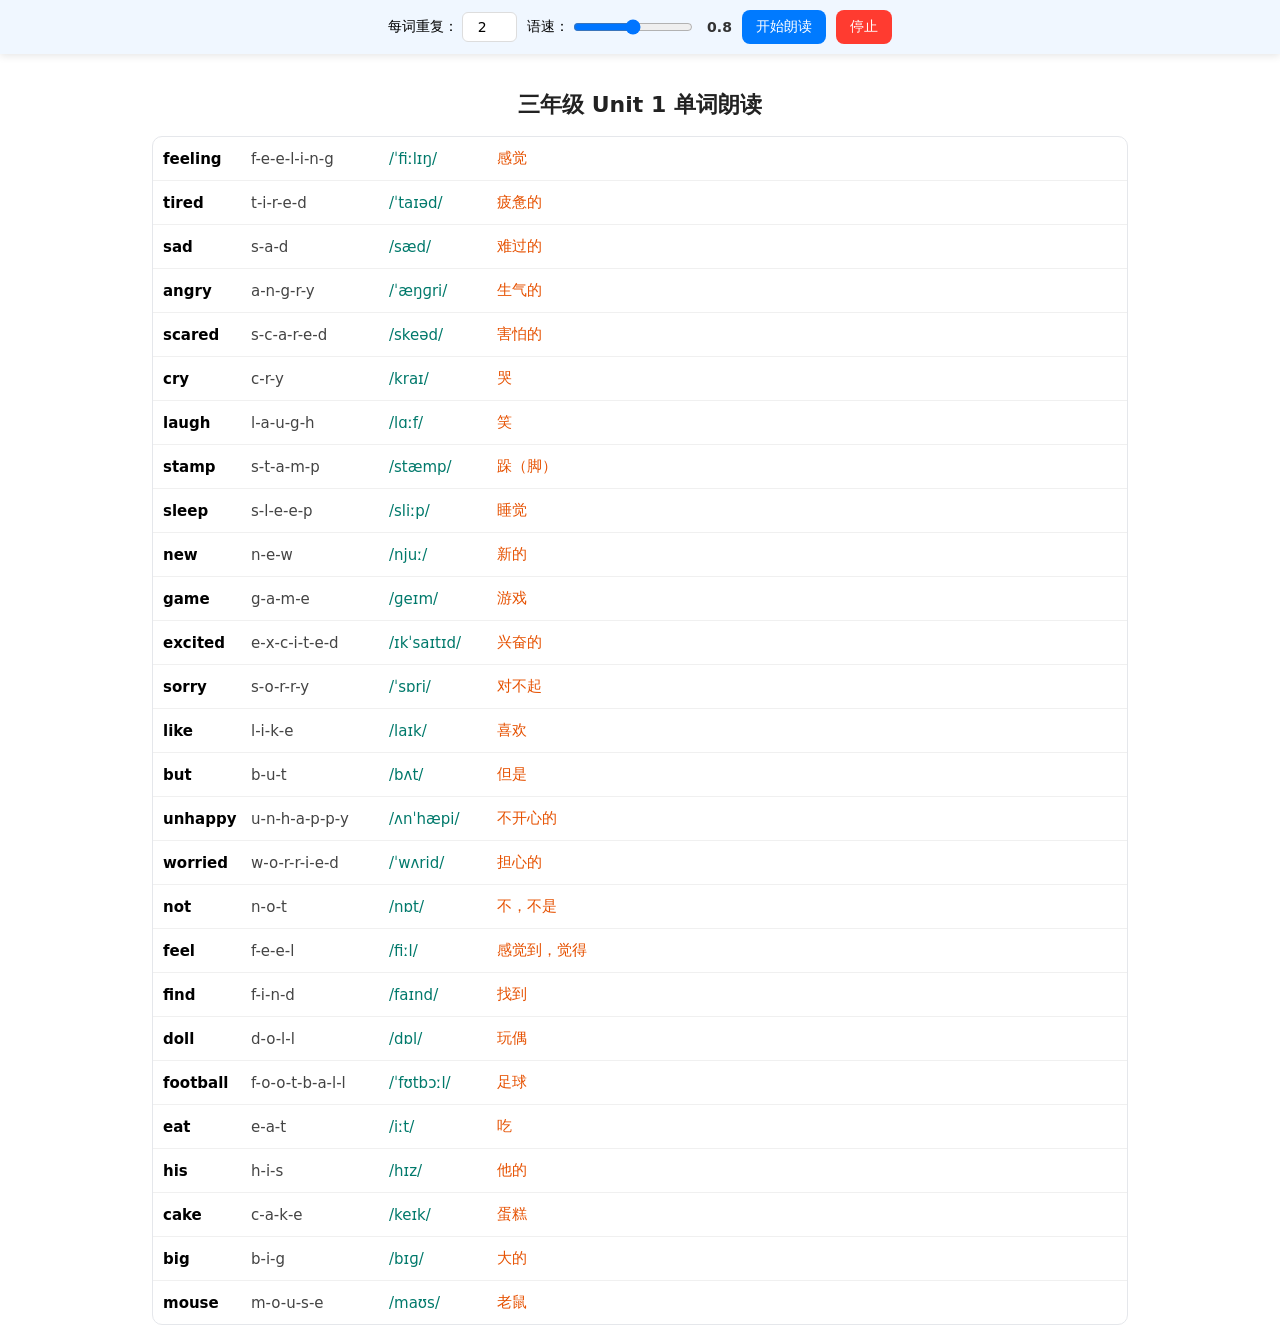
==== english3_1.html @ 317d1a83 "Add HTML structure for Grade 3 Unit 1 word reader main" ====
<!DOCTYPE html>
<html lang="zh-CN">
<head>
<meta charset="UTF-8">
<meta name="viewport" content="width=device-width, initial-scale=1.0">
<title>三年级 Unit 1 单词朗读器</title>
<style>
*{box-sizing:border-box;margin:0;padding:0;font-family:system-ui, -apple-system, sans-serif}
body{padding:12px;padding-top:80px;max-width:1000px;margin:0 auto;background:#fff}
h1{text-align:center;color:#222;margin:10px 0 16px;font-size:22px}

/* 控制栏固定在顶部 */
.ctrl-bar{
position:fixed;top:0;left:0;right:0;
background:#f0f7ff;padding:10px 14px;
display:flex;flex-wrap:wrap;gap:10px;align-items:center;justify-content:center;
z-index:999;box-shadow:0 2px 8px rgba(0,0,0,0.1);
}
button{
padding:8px 14px;border:none;border-radius:8px;
background:#007aff;color:#fff;font-size:14px;cursor:pointer;
}
button.stop{background:#ff3b30}
input[type="number"]{
width:55px;padding:6px;border:1px solid #ddd;border-radius:6px;
font-size:14px;text-align:center;
}
input[type="range"]{width:120px;vertical-align:middle}
.speed-num{font-size:14px;color:#333;font-weight:bold;margin-left:4px;}
.ctrl-bar label{font-size:14px;display:flex;align-items:center;gap:4px}

.word-list{
border:1px solid #e5e7eb;border-radius:10px;overflow:hidden;
}
.word-item{
display:grid;
grid-template-columns:80px 130px 100px 1fr;
gap:8px;padding:12px 10px;
border-bottom:1px solid #f0f0f0;
align-items:center;cursor:pointer;
font-size:15px;
}
.word-item:last-child{border-bottom:none}
.word-item.active{
background:#e1f5fe;color:#000;
border-left:4px solid #007aff;font-weight:bold;
}
.en{font-weight:bold}
.split{color:#444}
.phon{color:#00796b}
.cn{color:#e65100}

@media (max-width:600px){
body{padding-top:130px}
.word-item{
grid-template-columns:70px 100px 80px 1fr;
gap:6px;padding:10px 8px;font-size:14px;
}
h1{font-size:20px}
.ctrl-bar{padding:8px 10px;gap:8px}
button{padding:7px 12px;font-size:13px}
input[type="range"]{width:100px}
}
</style>
</head>

<body>
<h1>三年级 Unit 1 单词朗读</h1>

<div class="ctrl-bar">
<label>每词重复：<input type="number" id="loopNum" value="2" min="1"></label>
<label>语速：<input type="range" id="rate" min="0.4" max="1.2" step="0.05" value="0.8"></label>
<span class="speed-num" id="speedNum">0.8</span>
<button onclick="startRead()">开始朗读</button>
<button class="stop" onclick="stopRead()">停止</button>
</div>

<div class="word-list" id="wordList">
<div class="word-item"><span class="en">feeling</span><span class="split">f-e-e-l-i-n-g</span><span class="phon">/ˈfiːlɪŋ/</span><span class="cn">感觉</span></div>
<div class="word-item"><span class="en">tired</span><span class="split">t-i-r-e-d</span><span class="phon">/ˈtaɪəd/</span><span class="cn">疲惫的</span></div>
<div class="word-item"><span class="en">sad</span><span class="split">s-a-d</span><span class="phon">/sæd/</span><span class="cn">难过的</span></div>
<div class="word-item"><span class="en">angry</span><span class="split">a-n-g-r-y</span><span class="phon">/ˈæŋɡri/</span><span class="cn">生气的</span></div>
<div class="word-item"><span class="en">scared</span><span class="split">s-c-a-r-e-d</span><span class="phon">/skeəd/</span><span class="cn">害怕的</span></div>
<div class="word-item"><span class="en">cry</span><span class="split">c-r-y</span><span class="phon">/kraɪ/</span><span class="cn">哭</span></div>
<div class="word-item"><span class="en">laugh</span><span class="split">l-a-u-g-h</span><span class="phon">/lɑːf/</span><span class="cn">笑</span></div>
<div class="word-item"><span class="en">stamp</span><span class="split">s-t-a-m-p</span><span class="phon">/stæmp/</span><span class="cn">跺（脚）</span></div>
<div class="word-item"><span class="en">sleep</span><span class="split">s-l-e-e-p</span><span class="phon">/sliːp/</span><span class="cn">睡觉</span></div>
<div class="word-item"><span class="en">new</span><span class="split">n-e-w</span><span class="phon">/njuː/</span><span class="cn">新的</span></div>
<div class="word-item"><span class="en">game</span><span class="split">g-a-m-e</span><span class="phon">/ɡeɪm/</span><span class="cn">游戏</span></div>
<div class="word-item"><span class="en">excited</span><span class="split">e-x-c-i-t-e-d</span><span class="phon">/ɪkˈsaɪtɪd/</span><span class="cn">兴奋的</span></div>
<div class="word-item"><span class="en">sorry</span><span class="split">s-o-r-r-y</span><span class="phon">/ˈsɒri/</span><span class="cn">对不起</span></div>
<div class="word-item"><span class="en">like</span><span class="split">l-i-k-e</span><span class="phon">/laɪk/</span><span class="cn">喜欢</span></div>
<div class="word-item"><span class="en">but</span><span class="split">b-u-t</span><span class="phon">/bʌt/</span><span class="cn">但是</span></div>
<div class="word-item"><span class="en">unhappy</span><span class="split">u-n-h-a-p-p-y</span><span class="phon">/ʌnˈhæpi/</span><span class="cn">不开心的</span></div>
<div class="word-item"><span class="en">worried</span><span class="split">w-o-r-r-i-e-d</span><span class="phon">/ˈwʌrid/</span><span class="cn">担心的</span></div>
<div class="word-item"><span class="en">not</span><span class="split">n-o-t</span><span class="phon">/nɒt/</span><span class="cn">不，不是</span></div>
<div class="word-item"><span class="en">feel</span><span class="split">f-e-e-l</span><span class="phon">/fiːl/</span><span class="cn">感觉到，觉得</span></div>
<div class="word-item"><span class="en">find</span><span class="split">f-i-n-d</span><span class="phon">/faɪnd/</span><span class="cn">找到</span></div>
<div class="word-item"><span class="en">doll</span><span class="split">d-o-l-l</span><span class="phon">/dɒl/</span><span class="cn">玩偶</span></div>
<div class="word-item"><span class="en">football</span><span class="split">f-o-o-t-b-a-l-l</span><span class="phon">/ˈfʊtbɔːl/</span><span class="cn">足球</span></div>
<div class="word-item"><span class="en">eat</span><span class="split">e-a-t</span><span class="phon">/iːt/</span><span class="cn">吃</span></div>
<div class="word-item"><span class="en">his</span><span class="split">h-i-s</span><span class="phon">/hɪz/</span><span class="cn">他的</span></div>
<div class="word-item"><span class="en">cake</span><span class="split">c-a-k-e</span><span class="phon">/keɪk/</span><span class="cn">蛋糕</span></div>
<div class="word-item"><span class="en">big</span><span class="split">b-i-g</span><span class="phon">/bɪɡ/</span><span class="cn">大的</span></div>
<div class="word-item"><span class="en">mouse</span><span class="split">m-o-u-s-e</span><span class="phon">/maʊs/</span><span class="cn">老鼠</span></div>
</div>

<script>
let rate = document.getElementById('rate');
let speedNum = document.getElementById('speedNum');
rate.addEventListener('input', () => {
speedNum.textContent = rate.value;
});

let words = document.querySelectorAll('.word-item');
let isReading = false;
let currentIndex = 0;
let loopTimes = 2;
let readSpeed = 0.8;

function speak(text, lang) {
return new Promise(resolve => {
const u = new SpeechSynthesisUtterance(text);
u.rate = readSpeed;
const voices = speechSynthesis.getVoices();
if (lang === 'en') {
const v = voices.find(i => i.lang.startsWith('en'));
if (v) u.voice = v;
} else {
const v = voices.find(i => i.lang.startsWith('zh'));
if (v) u.voice = v;
}
speechSynthesis.speak(u);
u.onend = resolve;
});
}

function highlight(index) {
words.forEach((w, i) => {
w.classList.toggle('active', i === index);
});
setTimeout(() => {
const el = words[index];
el.scrollIntoView({ behavior: 'smooth', block: 'center' });
}, 100);
}

async function readWord(index) {
if (!isReading) return;
if (index >= words.length) {
isReading = false;
words.forEach(w => w.classList.remove('active'));
return;
}
highlight(index);
const en = words[index].querySelector('.en').innerText;
const cn = words[index].querySelector('.cn').innerText;
const spell = en.split('').join(' ');
loopTimes = parseInt(document.getElementById('loopNum').value) || 2;
readSpeed = parseFloat(document.getElementById('rate').value);

for (let i = 0; i < loopTimes; i++) {
if (!isReading) return;
await speak(en, 'en');
await speak(spell, 'en');
await speak(cn, 'zh');
await new Promise(r => setTimeout(r, 600));
}
currentIndex = index + 1;
await readWord(currentIndex);
}

function startRead() {
stopRead();
isReading = true;
readWord(currentIndex);
}

function stopRead() {
isReading = false;
speechSynthesis.cancel();
}

words.forEach((w, idx) => {
w.onclick = () => {
currentIndex = idx;
if (isReading) {
stopRead();
setTimeout(() => {
isReading = true;
readWord(idx);
}, 100);
}
};
});

speechSynthesis.onvoiceschanged = () => speechSynthesis.getVoices();
</script>
</body>
</html>
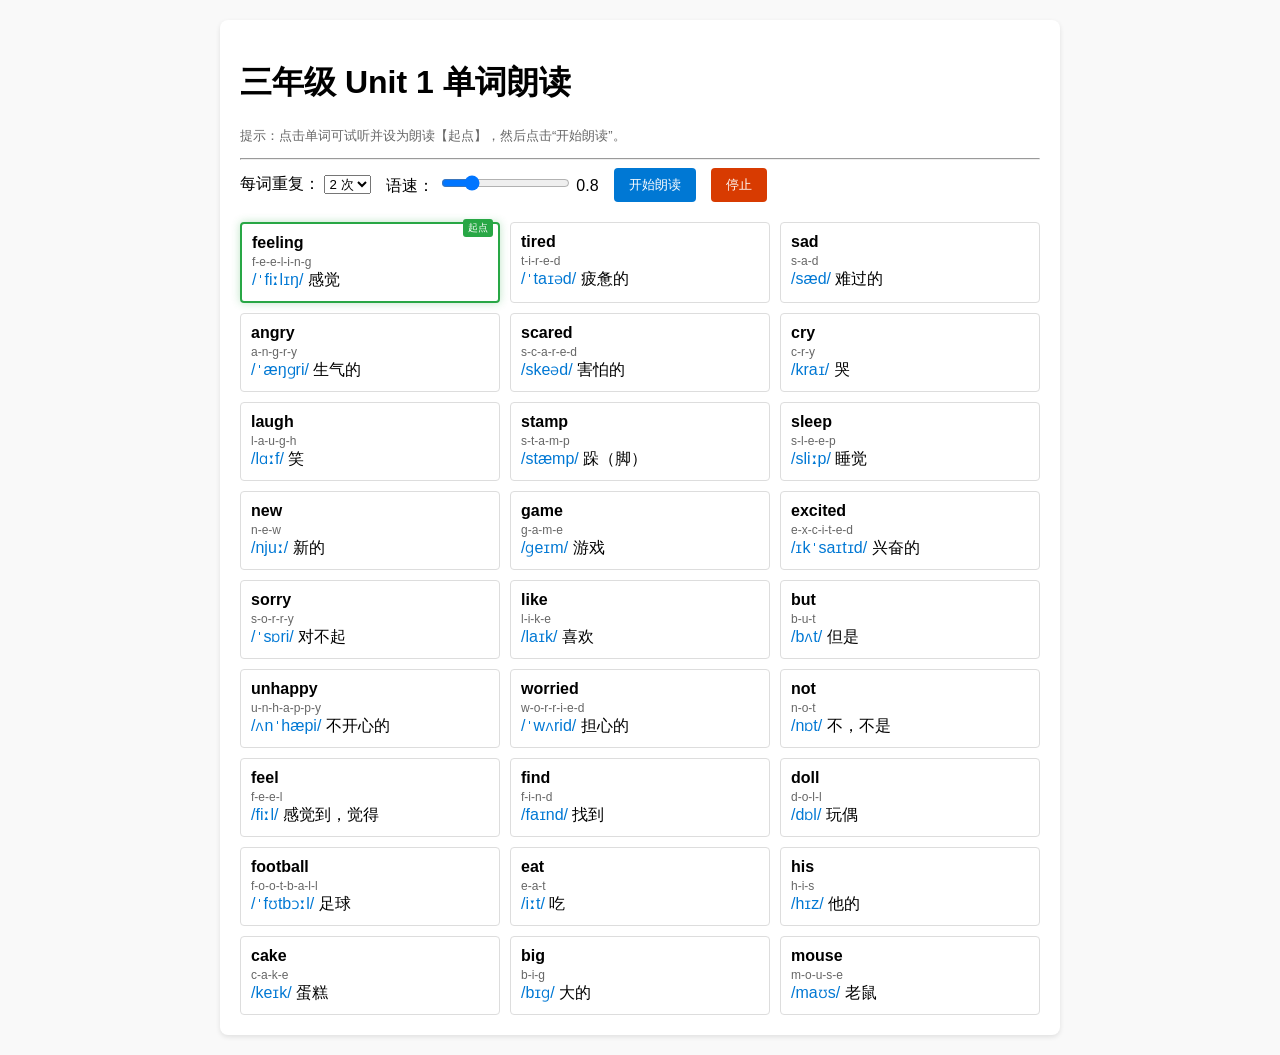
==== commit 2bb921d9: "Revamp word reader layout and styling Updated the layout and styling of the word reader for better u" ====
--- a/english3_1.html
+++ b/english3_1.html
@@ -1,200 +1,317 @@
 <!DOCTYPE html>
 <html lang="zh-CN">
 <head>
-<meta charset="UTF-8">
-<meta name="viewport" content="width=device-width, initial-scale=1.0">
-<title>三年级 Unit 1 单词朗读器</title>
-<style>
-*{box-sizing:border-box;margin:0;padding:0;font-family:system-ui, -apple-system, sans-serif}
-body{padding:12px;padding-top:80px;max-width:1000px;margin:0 auto;background:#fff}
-h1{text-align:center;color:#222;margin:10px 0 16px;font-size:22px}
-
-/* 控制栏固定在顶部 */
-.ctrl-bar{
-position:fixed;top:0;left:0;right:0;
-background:#f0f7ff;padding:10px 14px;
-display:flex;flex-wrap:wrap;gap:10px;align-items:center;justify-content:center;
-z-index:999;box-shadow:0 2px 8px rgba(0,0,0,0.1);
-}
-button{
-padding:8px 14px;border:none;border-radius:8px;
-background:#007aff;color:#fff;font-size:14px;cursor:pointer;
-}
-button.stop{background:#ff3b30}
-input[type="number"]{
-width:55px;padding:6px;border:1px solid #ddd;border-radius:6px;
-font-size:14px;text-align:center;
-}
-input[type="range"]{width:120px;vertical-align:middle}
-.speed-num{font-size:14px;color:#333;font-weight:bold;margin-left:4px;}
-.ctrl-bar label{font-size:14px;display:flex;align-items:center;gap:4px}
-
-.word-list{
-border:1px solid #e5e7eb;border-radius:10px;overflow:hidden;
-}
-.word-item{
-display:grid;
-grid-template-columns:80px 130px 100px 1fr;
-gap:8px;padding:12px 10px;
-border-bottom:1px solid #f0f0f0;
-align-items:center;cursor:pointer;
-font-size:15px;
-}
-.word-item:last-child{border-bottom:none}
-.word-item.active{
-background:#e1f5fe;color:#000;
-border-left:4px solid #007aff;font-weight:bold;
-}
-.en{font-weight:bold}
-.split{color:#444}
-.phon{color:#00796b}
-.cn{color:#e65100}
-
-@media (max-width:600px){
-body{padding-top:130px}
-.word-item{
-grid-template-columns:70px 100px 80px 1fr;
-gap:6px;padding:10px 8px;font-size:14px;
-}
-h1{font-size:20px}
-.ctrl-bar{padding:8px 10px;gap:8px}
-button{padding:7px 12px;font-size:13px}
-input[type="range"]{width:100px}
-}
-</style>
+    <meta charset="UTF-8">
+    <meta name="viewport" content="width=device-width, initial-scale=1.0">
+    <title>三年级 Unit 1 单词朗读</title>
+    <style>
+        body {
+            font-family: Arial, sans-serif;
+            margin: 20px;
+            background-color: #f9f9f9;
+        }
+        .container {
+            max-width: 800px;
+            margin: 0 auto;
+            background: white;
+            padding: 20px;
+            border-radius: 8px;
+            box-shadow: 0 2px 5px rgba(0,0,0,0.1);
+        }
+        .controls {
+            display: flex;
+            align-items: center;
+            gap: 15px;
+            margin-bottom: 20px;
+            flex-wrap: wrap;
+        }
+        .word-list {
+            display: grid;
+            grid-template-columns: repeat(auto-fill, minmax(200px, 1fr));
+            gap: 10px;
+        }
+        .word-item {
+            border: 1px solid #ddd;
+            padding: 10px;
+            border-radius: 4px;
+            cursor: pointer;
+            transition: all 0.2s;
+            position: relative;
+        }
+        .word-item:hover {
+            background: #f0f0f0;
+            transform: translateY(-2px);
+        }
+        .word-item.highlight {
+            background-color: #ffeb3b;
+            border-color: #ffc107;
+        }
+        .word-item.selected {
+            border-color: #28a745;
+            border-width: 2px;
+            box-shadow: 0 0 8px rgba(40, 167, 69, 0.3);
+        }
+        .word-item.selected::after {
+            content: "起点";
+            position: absolute;
+            top: -5px;
+            right: 5px;
+            background: #28a745;
+            color: white;
+            font-size: 10px;
+            padding: 2px 5px;
+            border-radius: 3px;
+        }
+        button {
+            padding: 8px 15px;
+            border: none;
+            border-radius: 4px;
+            background-color: #0078d4;
+            color: white;
+            cursor: pointer;
+        }
+        button:hover {
+            background-color: #005a9e;
+        }
+        button.stop {
+            background-color: #d83b01;
+        }
+    </style>
 </head>
-
 <body>
-<h1>三年级 Unit 1 单词朗读</h1>
-
-<div class="ctrl-bar">
-<label>每词重复：<input type="number" id="loopNum" value="2" min="1"></label>
-<label>语速：<input type="range" id="rate" min="0.4" max="1.2" step="0.05" value="0.8"></label>
-<span class="speed-num" id="speedNum">0.8</span>
-<button onclick="startRead()">开始朗读</button>
-<button class="stop" onclick="stopRead()">停止</button>
+
+<div class="container">
+    <h1>三年级 Unit 1 单词朗读</h1>
+    <p style="color: #666; font-size: 13px;">提示：点击单词可试听并设为朗读【起点】，然后点击“开始朗读”。</p>
+    <hr>
+
+    <div class="controls">
+        <label>每词重复：
+            <select id="repeatCount">
+                <option value="1">1 次</option>
+                <option value="2" selected>2 次</option>
+                <option value="3">3 次</option>
+                <option value="5">5 次</option>
+            </select>
+        </label>
+        
+        <label>语速：
+            <input type="range" id="speedControl" min="0.5" max="2" step="0.1" value="0.8" oninput="document.getElementById('speedValue').innerText = this.value">
+            <span id="speedValue">0.8</span> 
+        </label>
+
+        <button id="startBtn" onclick="startReading()">开始朗读</button>
+        <button class="stop" id="stopBtn" onclick="stopReading()">停止</button>
+    </div>
+
+    <div class="word-list" id="wordListContainer"></div>
 </div>
 
-<div class="word-list" id="wordList">
-<div class="word-item"><span class="en">feeling</span><span class="split">f-e-e-l-i-n-g</span><span class="phon">/ˈfiːlɪŋ/</span><span class="cn">感觉</span></div>
-<div class="word-item"><span class="en">tired</span><span class="split">t-i-r-e-d</span><span class="phon">/ˈtaɪəd/</span><span class="cn">疲惫的</span></div>
-<div class="word-item"><span class="en">sad</span><span class="split">s-a-d</span><span class="phon">/sæd/</span><span class="cn">难过的</span></div>
-<div class="word-item"><span class="en">angry</span><span class="split">a-n-g-r-y</span><span class="phon">/ˈæŋɡri/</span><span class="cn">生气的</span></div>
-<div class="word-item"><span class="en">scared</span><span class="split">s-c-a-r-e-d</span><span class="phon">/skeəd/</span><span class="cn">害怕的</span></div>
-<div class="word-item"><span class="en">cry</span><span class="split">c-r-y</span><span class="phon">/kraɪ/</span><span class="cn">哭</span></div>
-<div class="word-item"><span class="en">laugh</span><span class="split">l-a-u-g-h</span><span class="phon">/lɑːf/</span><span class="cn">笑</span></div>
-<div class="word-item"><span class="en">stamp</span><span class="split">s-t-a-m-p</span><span class="phon">/stæmp/</span><span class="cn">跺（脚）</span></div>
-<div class="word-item"><span class="en">sleep</span><span class="split">s-l-e-e-p</span><span class="phon">/sliːp/</span><span class="cn">睡觉</span></div>
-<div class="word-item"><span class="en">new</span><span class="split">n-e-w</span><span class="phon">/njuː/</span><span class="cn">新的</span></div>
-<div class="word-item"><span class="en">game</span><span class="split">g-a-m-e</span><span class="phon">/ɡeɪm/</span><span class="cn">游戏</span></div>
-<div class="word-item"><span class="en">excited</span><span class="split">e-x-c-i-t-e-d</span><span class="phon">/ɪkˈsaɪtɪd/</span><span class="cn">兴奋的</span></div>
-<div class="word-item"><span class="en">sorry</span><span class="split">s-o-r-r-y</span><span class="phon">/ˈsɒri/</span><span class="cn">对不起</span></div>
-<div class="word-item"><span class="en">like</span><span class="split">l-i-k-e</span><span class="phon">/laɪk/</span><span class="cn">喜欢</span></div>
-<div class="word-item"><span class="en">but</span><span class="split">b-u-t</span><span class="phon">/bʌt/</span><span class="cn">但是</span></div>
-<div class="word-item"><span class="en">unhappy</span><span class="split">u-n-h-a-p-p-y</span><span class="phon">/ʌnˈhæpi/</span><span class="cn">不开心的</span></div>
-<div class="word-item"><span class="en">worried</span><span class="split">w-o-r-r-i-e-d</span><span class="phon">/ˈwʌrid/</span><span class="cn">担心的</span></div>
-<div class="word-item"><span class="en">not</span><span class="split">n-o-t</span><span class="phon">/nɒt/</span><span class="cn">不，不是</span></div>
-<div class="word-item"><span class="en">feel</span><span class="split">f-e-e-l</span><span class="phon">/fiːl/</span><span class="cn">感觉到，觉得</span></div>
-<div class="word-item"><span class="en">find</span><span class="split">f-i-n-d</span><span class="phon">/faɪnd/</span><span class="cn">找到</span></div>
-<div class="word-item"><span class="en">doll</span><span class="split">d-o-l-l</span><span class="phon">/dɒl/</span><span class="cn">玩偶</span></div>
-<div class="word-item"><span class="en">football</span><span class="split">f-o-o-t-b-a-l-l</span><span class="phon">/ˈfʊtbɔːl/</span><span class="cn">足球</span></div>
-<div class="word-item"><span class="en">eat</span><span class="split">e-a-t</span><span class="phon">/iːt/</span><span class="cn">吃</span></div>
-<div class="word-item"><span class="en">his</span><span class="split">h-i-s</span><span class="phon">/hɪz/</span><span class="cn">他的</span></div>
-<div class="word-item"><span class="en">cake</span><span class="split">c-a-k-e</span><span class="phon">/keɪk/</span><span class="cn">蛋糕</span></div>
-<div class="word-item"><span class="en">big</span><span class="split">b-i-g</span><span class="phon">/bɪɡ/</span><span class="cn">大的</span></div>
-<div class="word-item"><span class="en">mouse</span><span class="split">m-o-u-s-e</span><span class="phon">/maʊs/</span><span class="cn">老鼠</span></div>
-</div>
+<audio id="audioPlayer"></audio>
 
 <script>
-let rate = document.getElementById('rate');
-let speedNum = document.getElementById('speedNum');
-rate.addEventListener('input', () => {
-speedNum.textContent = rate.value;
-});
-
-let words = document.querySelectorAll('.word-item');
-let isReading = false;
-let currentIndex = 0;
-let loopTimes = 2;
-let readSpeed = 0.8;
-
-function speak(text, lang) {
-return new Promise(resolve => {
-const u = new SpeechSynthesisUtterance(text);
-u.rate = readSpeed;
-const voices = speechSynthesis.getVoices();
-if (lang === 'en') {
-const v = voices.find(i => i.lang.startsWith('en'));
-if (v) u.voice = v;
-} else {
-const v = voices.find(i => i.lang.startsWith('zh'));
-if (v) u.voice = v;
-}
-speechSynthesis.speak(u);
-u.onend = resolve;
-});
-}
-
-function highlight(index) {
-words.forEach((w, i) => {
-w.classList.toggle('active', i === index);
-});
-setTimeout(() => {
-const el = words[index];
-el.scrollIntoView({ behavior: 'smooth', block: 'center' });
-}, 100);
-}
-
-async function readWord(index) {
-if (!isReading) return;
-if (index >= words.length) {
-isReading = false;
-words.forEach(w => w.classList.remove('active'));
-return;
-}
-highlight(index);
-const en = words[index].querySelector('.en').innerText;
-const cn = words[index].querySelector('.cn').innerText;
-const spell = en.split('').join(' ');
-loopTimes = parseInt(document.getElementById('loopNum').value) || 2;
-readSpeed = parseFloat(document.getElementById('rate').value);
-
-for (let i = 0; i < loopTimes; i++) {
-if (!isReading) return;
-await speak(en, 'en');
-await speak(spell, 'en');
-await speak(cn, 'zh');
-await new Promise(r => setTimeout(r, 600));
-}
-currentIndex = index + 1;
-await readWord(currentIndex);
-}
-
-function startRead() {
-stopRead();
-isReading = true;
-readWord(currentIndex);
-}
-
-function stopRead() {
-isReading = false;
-speechSynthesis.cancel();
-}
-
-words.forEach((w, idx) => {
-w.onclick = () => {
-currentIndex = idx;
-if (isReading) {
-stopRead();
-setTimeout(() => {
-isReading = true;
-readWord(idx);
-}, 100);
-}
-};
-});
-
-speechSynthesis.onvoiceschanged = () => speechSynthesis.getVoices();
+    // 1. 单词数据
+    const wordsData = [
+        { word: "feeling", spell: "f-e-e-l-i-n-g", phonetic: "/ˈfiːlɪŋ/", cn: "感觉" },
+        { word: "tired", spell: "t-i-r-e-d", phonetic: "/ˈtaɪəd/", cn: "疲惫的" },
+        { word: "sad", spell: "s-a-d", phonetic: "/sæd/", cn: "难过的" },
+        { word: "angry", spell: "a-n-g-r-y", phonetic: "/ˈæŋɡri/", cn: "生气的" },
+        { word: "scared", spell: "s-c-a-r-e-d", phonetic: "/skeəd/", cn: "害怕的" },
+        { word: "cry", spell: "c-r-y", phonetic: "/kraɪ/", cn: "哭" },
+        { word: "laugh", spell: "l-a-u-g-h", phonetic: "/lɑːf/", cn: "笑" },
+        { word: "stamp", spell: "s-t-a-m-p", phonetic: "/stæmp/", cn: "跺（脚）" },
+        { word: "sleep", spell: "s-l-e-e-p", phonetic: "/sliːp/", cn: "睡觉" },
+        { word: "new", spell: "n-e-w", phonetic: "/njuː/", cn: "新的" },
+        { word: "game", spell: "g-a-m-e", phonetic: "/ɡeɪm/", cn: "游戏" },
+        { word: "excited", spell: "e-x-c-i-t-e-d", phonetic: "/ɪkˈsaɪtɪd/", cn: "兴奋的" },
+        { word: "sorry", spell: "s-o-r-r-y", phonetic: "/ˈsɒri/", cn: "对不起" },
+        { word: "like", spell: "l-i-k-e", phonetic: "/laɪk/", cn: "喜欢" },
+        { word: "but", spell: "b-u-t", phonetic: "/bʌt/", cn: "但是" },
+        { word: "unhappy", spell: "u-n-h-a-p-p-y", phonetic: "/ʌnˈhæpi/", cn: "不开心的" },
+        { word: "worried", spell: "w-o-r-r-i-e-d", phonetic: "/ˈwʌrid/", cn: "担心的" },
+        { word: "not", spell: "n-o-t", phonetic: "/nɒt/", cn: "不，不是" },
+        { word: "feel", spell: "f-e-e-l", phonetic: "/fiːl/", cn: "感觉到，觉得" },
+        { word: "find", spell: "f-i-n-d", phonetic: "/faɪnd/", cn: "找到" },
+        { word: "doll", spell: "d-o-l-l", phonetic: "/dɒl/", cn: "玩偶" },
+        { word: "football", spell: "f-o-o-t-b-a-l-l", phonetic: "/ˈfʊtbɔːl/", cn: "足球" },
+        { word: "eat", spell: "e-a-t", phonetic: "/iːt/", cn: "吃" },
+        { word: "his", spell: "h-i-s", phonetic: "/hɪz/", cn: "他的" },
+        { word: "cake", spell: "c-a-k-e", phonetic: "/keɪk/", cn: "蛋糕" },
+        { word: "big", spell: "b-i-g", phonetic: "/bɪɡ/", cn: "大的" },
+        { word: "mouse", spell: "m-o-u-s-e", phonetic: "/maʊs/", cn: "老鼠" }
+    ];
+
+    const audio = document.getElementById('audioPlayer');
+    const wordListContainer = document.getElementById('wordListContainer');
+    
+    let isPlaying = false;
+    let currentIndex = 0;
+    let currentRepeat = 0;
+    let startFromIndex = 0; 
+    let voices = [];
+
+    window.speechSynthesis.onvoiceschanged = () => {
+        voices = window.speechSynthesis.getVoices();
+    };
+
+    // 2. 渲染单词列表到页面上
+    function renderWords() {
+        wordListContainer.innerHTML = '';
+        wordsData.forEach((item, index) => {
+            const div = document.createElement('div');
+            div.className = 'word-item';
+            div.id = `word-${index}`;
+            div.innerHTML = `
+                <strong>${item.word}</strong><br>
+                <span style="color:#666; font-size:12px">${item.spell}</span><br>
+                <span style="color:#0078d4">${item.phonetic}</span> ${item.cn}
+            `;
+            
+            div.onclick = () => {
+                playSingleWordAudio(item.word);
+                startFromIndex = index;
+                document.querySelectorAll('.word-item').forEach(el => el.classList.remove('selected'));
+                div.classList.add('selected');
+            };
+            
+            wordListContainer.appendChild(div);
+        });
+        
+        document.getElementById('word-0').classList.add('selected');
+    }
+
+    // 辅助函数：用浏览器自带语音朗读中文
+    function speakText(text, speed, callback) {
+        window.speechSynthesis.cancel(); 
+        const utterance = new SpeechSynthesisUtterance(text);
+        utterance.rate = speed;
+        utterance.voice = voices.find(v => v.lang === 'zh-CN') || voices.find(v => v.lang.startsWith('zh'));
+        utterance.onend = callback;
+        window.speechSynthesis.speak(utterance);
+    }
+
+    // 【新增】辅助函数：逐个字母朗读拼写，完全自己控制节奏
+    function speakSpelling(spellStr, speed, callback) {
+        const letters = spellStr.split('-'); // 拆分成字母数组
+        let index = 0;
+
+        function speakNextLetter() {
+            if (!isPlaying) return; // 如果中途被停止，直接中断
+
+            if (index < letters.length) {
+                const letter = letters[index];
+                const utterance = new SpeechSynthesisUtterance(letter);
+                utterance.rate = speed; // 语速依然对单字母生效
+                utterance.lang = 'en-US';
+                utterance.voice = voices.find(v => v.lang === 'en-US') || voices.find(v => v.lang.startsWith('en'));
+                
+                // 读完一个字母后的回调
+                utterance.onend = () => {
+                    if (!isPlaying) return;
+                    index++;
+                    // 核心：强制每个字母间隔 400 毫秒，营造清晰的节奏
+                    setTimeout(speakNextLetter, 50); 
+                };
+                
+                window.speechSynthesis.speak(utterance);
+            } else {
+                // 所有字母读完，执行原有逻辑
+                callback();
+            }
+        }
+
+        window.speechSynthesis.cancel();
+        speakNextLetter(); // 开始读第一个字母
+    }
+
+    // 3. 核心播放逻辑：单词音频 -> 逐个字母拼写 -> 中文
+    function playWord(item, repeatTimes, speed, index) {
+        if (!isPlaying) return;
+
+        document.querySelectorAll('.word-item').forEach(el => el.classList.remove('highlight'));
+        const currentEl = document.getElementById(`word-${index}`);
+        if (currentEl) currentEl.classList.add('highlight');
+
+        // 步骤1：播放有道词典单词发音
+        audio.src = `https://dict.youdao.com/dictvoice?audio=${item.word}&type=2`;
+        audio.playbackRate = speed;
+        
+        audio.onended = function() {
+            if (!isPlaying) return;
+            
+            // 步骤2：单词音频播完，延时 300ms 调用逐字母拼写
+            setTimeout(() => {
+                speakSpelling(item.spell, speed, () => {
+                    if (!isPlaying) return;
+                    
+                    // 步骤3：拼写播完，延时 300ms 读中文
+                    setTimeout(() => {
+                        speakText(item.cn, speed, () => {
+                            if (!isPlaying) return;
+                            
+                            // 步骤4：中文播完，判断是否需要重复或读下一个
+                            currentRepeat++;
+                            if (currentRepeat >= repeatTimes) {
+                                currentRepeat = 0;
+                                currentIndex++;
+                                
+                                if (currentIndex < wordsData.length) {
+                                    setTimeout(() => {
+                                        playWord(wordsData[currentIndex], repeatTimes, speed, currentIndex);
+                                    }, 500);
+                                } else {
+                                    console.log("全部朗读完毕");
+                                    isPlaying = false;
+                                    document.querySelectorAll('.word-item').forEach(el => el.classList.remove('highlight'));
+                                }
+                            } else {
+                                setTimeout(() => {
+                                    playWord(item, repeatTimes, speed, index);
+                                }, 300);
+                            }
+                        });
+                    }, 300);
+                });
+            }, 300);
+        };
+        
+        audio.play();
+    }
+
+    function playSingleWordAudio(word) {
+        isPlaying = false; 
+        window.speechSynthesis.cancel();
+        audio.pause();
+        audio.currentTime = 0;
+        
+        audio.src = `https://dict.youdao.com/dictvoice?audio=${word}&type=2`;
+        audio.playbackRate = parseFloat(document.getElementById('speedControl').value);
+        audio.play();
+    }
+
+    function startReading() {
+        stopReading(); 
+        
+        isPlaying = true;
+        currentIndex = startFromIndex; 
+        currentRepeat = 0;
+        
+        const repeatTimes = parseInt(document.getElementById('repeatCount').value);
+        const speed = parseFloat(document.getElementById('speedControl').value);
+        
+        playWord(wordsData[currentIndex], repeatTimes, speed, currentIndex);
+    }
+
+    function stopReading() {
+        isPlaying = false;
+        audio.pause();
+        audio.currentTime = 0;
+        window.speechSynthesis.cancel(); 
+        document.querySelectorAll('.word-item').forEach(el => el.classList.remove('highlight'));
+    }
+
+    renderWords();
 </script>
+
 </body>
 </html>
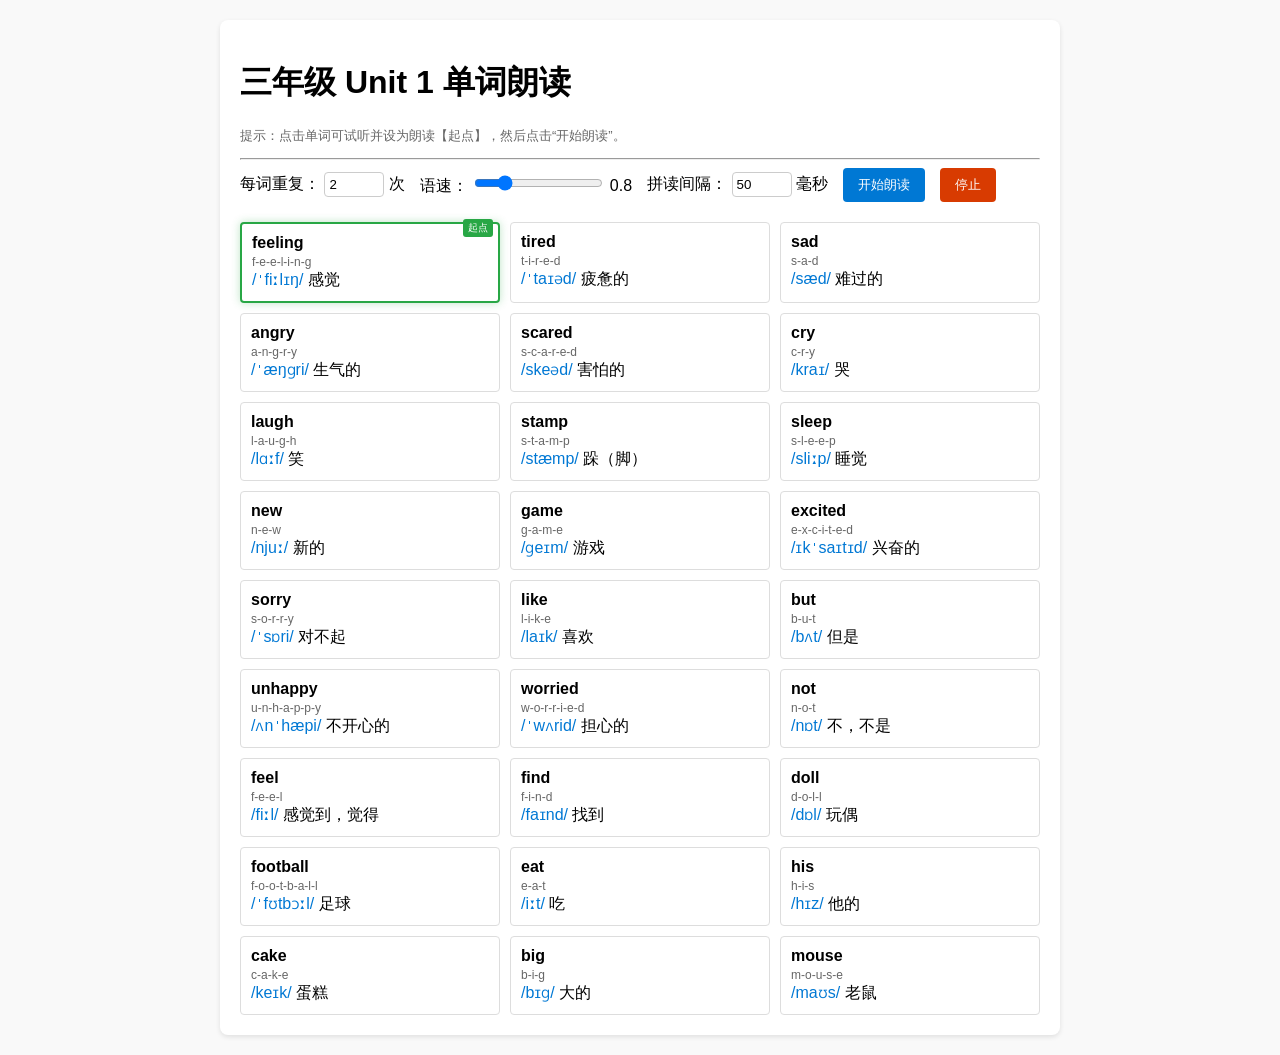
==== commit bfeb594f: "Enhance controls with number inputs for repeat and interval Added input fields for repeat count and " ====
--- a/english3_1.html
+++ b/english3_1.html
@@ -76,6 +76,12 @@
         button.stop {
             background-color: #d83b01;
         }
+        input[type="number"] {
+            width: 50px;
+            padding: 4px;
+            border: 1px solid #ccc;
+            border-radius: 4px;
+        }
     </style>
 </head>
 <body>
@@ -87,17 +93,16 @@
 
     <div class="controls">
         <label>每词重复：
-            <select id="repeatCount">
-                <option value="1">1 次</option>
-                <option value="2" selected>2 次</option>
-                <option value="3">3 次</option>
-                <option value="5">5 次</option>
-            </select>
+            <input type="number" id="repeatCount" min="1" max="10" value="2"> 次
         </label>
         
         <label>语速：
             <input type="range" id="speedControl" min="0.5" max="2" step="0.1" value="0.8" oninput="document.getElementById('speedValue').innerText = this.value">
             <span id="speedValue">0.8</span> 
+        </label>
+
+        <label>拼读间隔：
+            <input type="number" id="spellInterval" min="0" max="2000" step="10" value="50"> 毫秒
         </label>
 
         <button id="startBtn" onclick="startReading()">开始朗读</button>
@@ -190,18 +195,21 @@
         window.speechSynthesis.speak(utterance);
     }
 
-    // 【新增】辅助函数：逐个字母朗读拼写，完全自己控制节奏
+    // 辅助函数：逐个字母朗读拼写，完全自己控制节奏
     function speakSpelling(spellStr, speed, callback) {
         const letters = spellStr.split('-'); // 拆分成字母数组
         let index = 0;
 
+        // 获取用户输入的拼读间隔时间，默认50
+        const interval = parseInt(document.getElementById('spellInterval').value) || 0;
+
         function speakNextLetter() {
             if (!isPlaying) return; // 如果中途被停止，直接中断
 
             if (index < letters.length) {
                 const letter = letters[index];
                 const utterance = new SpeechSynthesisUtterance(letter);
-                utterance.rate = speed; // 语速依然对单字母生效
+                utterance.rate = speed;
                 utterance.lang = 'en-US';
                 utterance.voice = voices.find(v => v.lang === 'en-US') || voices.find(v => v.lang.startsWith('en'));
                 
@@ -209,8 +217,8 @@
                 utterance.onend = () => {
                     if (!isPlaying) return;
                     index++;
-                    // 核心：强制每个字母间隔 400 毫秒，营造清晰的节奏
-                    setTimeout(speakNextLetter, 50); 
+                    // 核心：使用用户设置的间隔时间
+                    setTimeout(speakNextLetter, interval); 
                 };
                 
                 window.speechSynthesis.speak(utterance);
@@ -296,7 +304,11 @@
         currentIndex = startFromIndex; 
         currentRepeat = 0;
         
-        const repeatTimes = parseInt(document.getElementById('repeatCount').value);
+        // 确保重复次数在 1-10 之间
+        let repeatTimes = parseInt(document.getElementById('repeatCount').value);
+        if (isNaN(repeatTimes) || repeatTimes < 1) repeatTimes = 1;
+        if (repeatTimes > 10) repeatTimes = 10;
+        
         const speed = parseFloat(document.getElementById('speedControl').value);
         
         playWord(wordsData[currentIndex], repeatTimes, speed, currentIndex);
